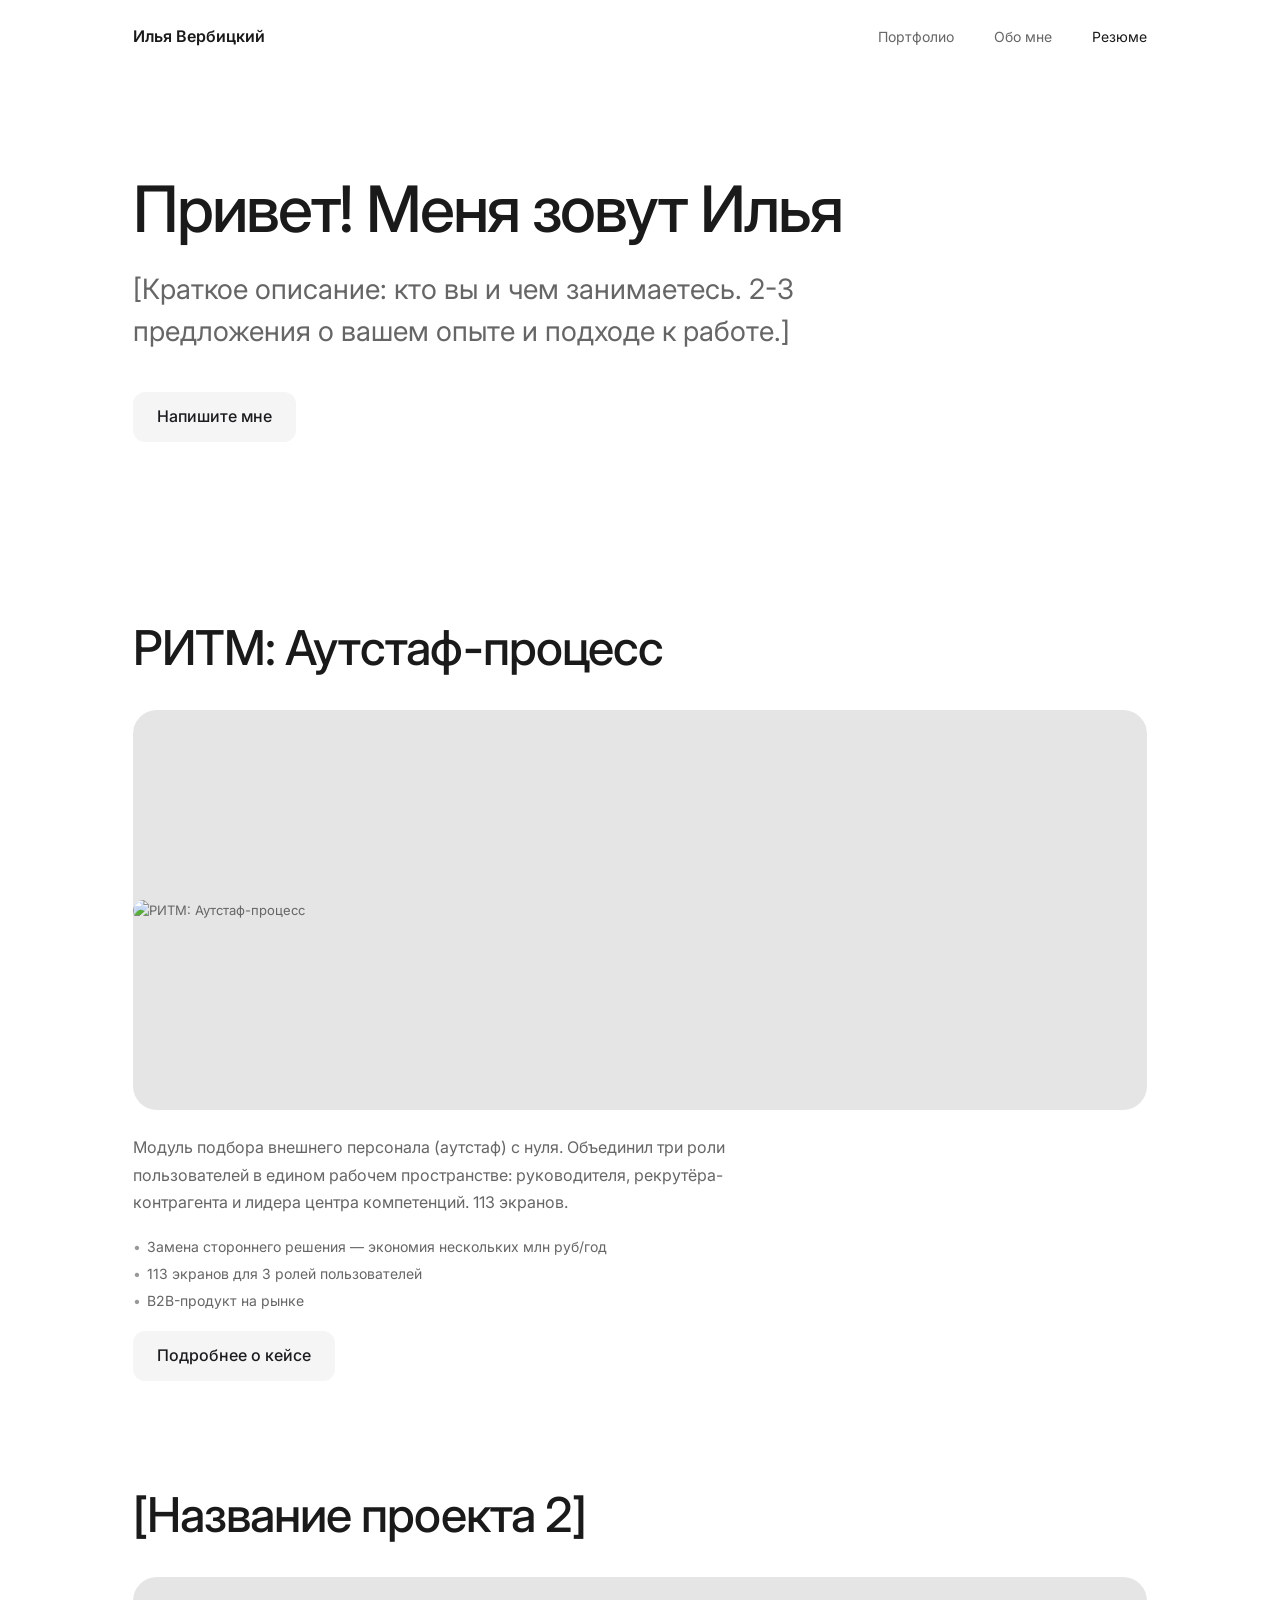
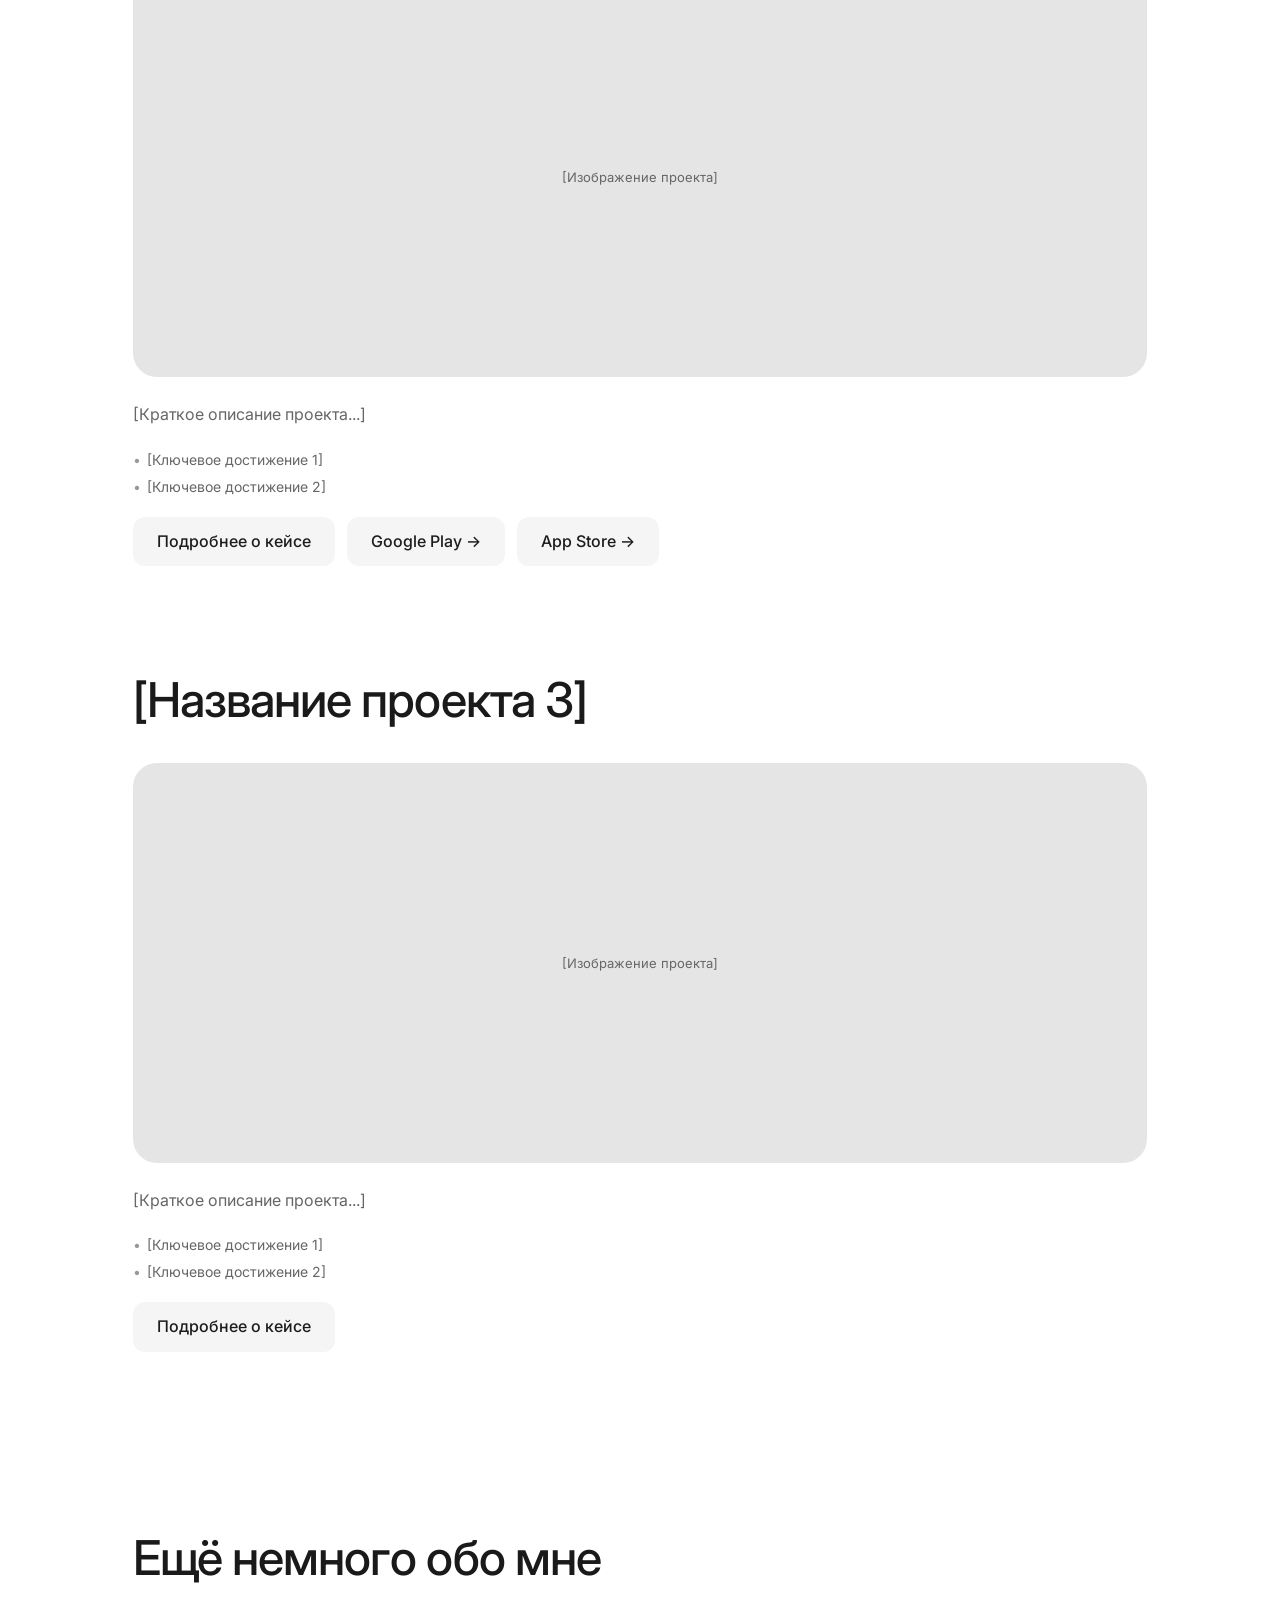
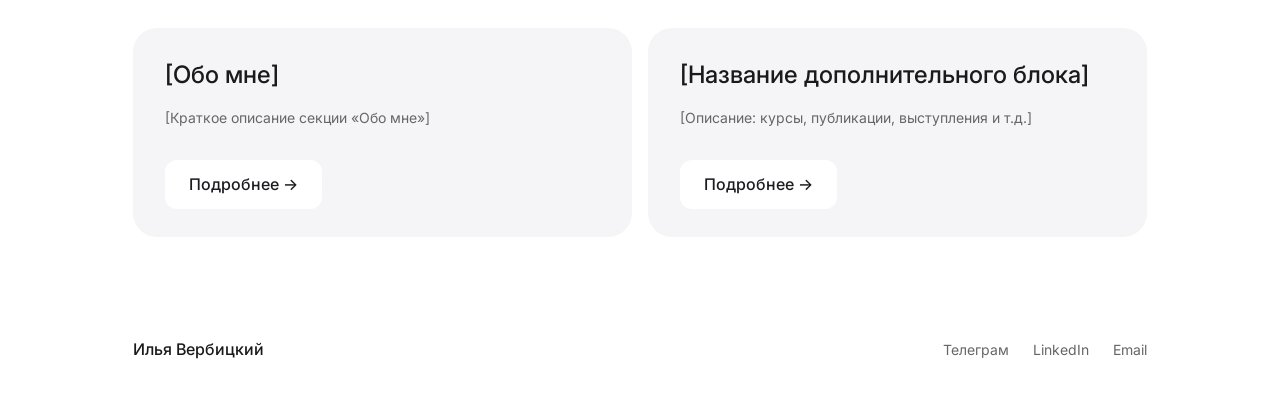
==== index.html @ 0b663bfd "Set Обложка1 as project-1 thumbnail on main page" ====
<!DOCTYPE html>
<html lang="ru">
<head>
    <meta charset="UTF-8">
    <meta name="viewport" content="width=device-width, initial-scale=1.0">
    <title>Илья Вербицкий</title>
    <link rel="stylesheet" href="styles.css">
</head>
<body>
    <header class="header">
        <div class="container header__inner">
            <a href="/" class="logo">Илья Вербицкий</a>
            <nav class="nav">
                <a href="#projects" class="nav__link">Портфолио</a>
                <a href="#about" class="nav__link">Обо мне</a>
                <a href="#" class="nav__link nav__link--resume">Резюме</a>
            </nav>
        </div>
    </header>

    <main>
        <section class="hero">
            <div class="container">
                <h1 class="hero__title">Привет! Меня зовут Илья</h1>
                <p class="hero__subtitle">[Краткое описание: кто вы и чем занимаетесь. 2-3 предложения о вашем опыте и подходе к работе.]</p>
                <a href="https://t.me/gold_yaroboy" class="btn">Напишите мне</a>
            </div>
        </section>

        <section id="projects" class="projects">
            <div class="container">
                <article class="project">
                    <h3 class="project__title">РИТМ: Аутстаф-процесс</h3>
                    <div class="project__image"><img src="https://raw.githubusercontent.com/gold-yaroboy/gold-yaroboy.github.io/main/images/%D0%9E%D0%B1%D0%BB%D0%BE%D0%B6%D0%BA%D0%B01.png" alt="РИТМ: Аутстаф-процесс"></div>
                    <div class="project__content">
                        <p class="project__description">Модуль подбора внешнего персонала (аутстаф) с нуля. Объединил три роли пользователей в едином рабочем пространстве: руководителя, рекрутёра-контрагента и лидера центра компетенций. 113 экранов.</p>
                        <ul class="project__highlights">
                            <li>Замена стороннего решения — экономия нескольких млн руб/год</li>
                            <li>113 экранов для 3 ролей пользователей</li>
                            <li>B2B-продукт на рынке</li>
                        </ul>
                        <div class="project__links">
                            <a href="project-1.html" class="project__link">Подробнее о кейсе</a>
                        </div>
                    </div>
                </article>

                <article class="project">
                    <h3 class="project__title">[Название проекта 2]</h3>
                    <div class="project__image">[Изображение проекта]</div>
                    <div class="project__content">
                        <p class="project__description">[Краткое описание проекта...]</p>
                        <ul class="project__highlights">
                            <li>[Ключевое достижение 1]</li>
                            <li>[Ключевое достижение 2]</li>
                        </ul>
                        <div class="project__links">
                            <a href="project-2.html" class="project__link">Подробнее о кейсе</a>
                            <a href="#" class="project__link project__link--muted">Google Play →</a>
                            <a href="#" class="project__link project__link--muted">App Store →</a>
                        </div>
                    </div>
                </article>

                <article class="project">
                    <h3 class="project__title">[Название проекта 3]</h3>
                    <div class="project__image">[Изображение проекта]</div>
                    <div class="project__content">
                        <p class="project__description">[Краткое описание проекта...]</p>
                        <ul class="project__highlights">
                            <li>[Ключевое достижение 1]</li>
                            <li>[Ключевое достижение 2]</li>
                        </ul>
                        <div class="project__links">
                            <a href="project-3.html" class="project__link">Подробнее о кейсе</a>
                        </div>
                    </div>
                </article>
            </div>
        </section>

        <section id="about" class="about">
            <div class="container">
                <h2 class="section-title about__title">Ещё немного обо мне</h2>
                <div class="about__cards">
                    <a href="#" class="about__card">
                        <h3>[Обо мне]</h3>
                        <p>[Краткое описание секции «Обо мне»]</p>
                        <span class="about__card-link">Подробнее →</span>
                    </a>
                    <a href="#" class="about__card">
                        <h3>[Название дополнительного блока]</h3>
                        <p>[Описание: курсы, публикации, выступления и т.д.]</p>
                        <span class="about__card-link">Подробнее →</span>
                    </a>
                </div>
            </div>
        </section>
    </main>

    <footer class="footer">
        <div class="container footer__inner">
            <p class="footer__name">Илья Вербицкий</p>
            <div class="footer__links">
                <a href="https://t.me/gold_yaroboy">Телеграм</a>
                <a href="[Ссылка на LinkedIn]">LinkedIn</a>
                <a href="mailto:[email@example.com]">Email</a>
            </div>
        </div>
    </footer>
</body>
</html>
---- styles.css ----
@import url('https://fonts.googleapis.com/css2?family=Inter:wght@400;500;600&display=swap');

* {
    margin: 0;
    padding: 0;
    box-sizing: border-box;
}

:root {
    --color-text: #1a1a1a;
    --color-text-secondary: #666;
    --color-text-tertiary: #999;
    --color-bg: #fff;
    --color-border: #e5e5e5;
    --color-accent: #0066ff;
    --font-sans: 'Inter', -apple-system, BlinkMacSystemFont, 'Segoe UI', sans-serif;
    --container-width: 1078px;
}

html {
    scroll-behavior: smooth;
}

body {
    font-family: var(--font-sans);
    font-size: 16px;
    line-height: 1.6;
    color: var(--color-text);
    background: var(--color-bg);
    -webkit-font-smoothing: antialiased;
    -moz-osx-font-smoothing: grayscale;
}

a {
    color: inherit;
    text-decoration: none;
}

.container {
    max-width: var(--container-width);
    margin: 0 auto;
    padding: 0 32px;
}

.container--narrow {
    max-width: 640px;
}

/* Header */
.header {
    padding: 24px 0;
}

.header__inner {
    display: flex;
    justify-content: space-between;
    align-items: center;
}

.logo {
    font-weight: 600;
    font-size: 16px;
    color: var(--color-text);
}

.nav {
    display: flex;
    gap: 40px;
}

.nav__link {
    font-size: 14px;
    color: var(--color-text-secondary);
    transition: color 0.2s;
}

.nav__link:hover {
    color: var(--color-text);
}

.nav__link--resume {
    color: var(--color-text);
}

/* Hero */
.hero {
    padding: 100px 0 60px;
}

.hero__title {
    font-size: 64px;
    font-weight: 500;
    line-height: 1.1;
    margin-bottom: 24px;
    letter-spacing: -0.03em;
}

.hero__subtitle {
    font-size: 28px;
    color: var(--color-text-secondary);
    max-width: 800px;
    margin-bottom: 40px;
    line-height: 1.5;
    font-weight: 400;
}

.btn {
    display: inline-block;
    padding: 12px 24px;
    background: #F5F5F5;
    color: #1C1B1F;
    font-size: 16px;
    font-weight: 500;
    border-radius: 12px;
    transition: opacity 0.2s;
}

.btn:hover {
    opacity: 0.7;
}

/* Projects */
.projects {
    padding: 60px 0;
}

.project {
    padding: 48px 0;
}

.project__title {
    font-size: 48px;
    font-weight: 500;
    margin-bottom: 24px;
    letter-spacing: -0.02em;
}

.project__image {
    background: var(--color-border);
    border-radius: 24px;
    min-height: 400px;
    display: flex;
    align-items: center;
    justify-content: center;
    color: var(--color-text-secondary);
    font-size: 13px;
    margin-bottom: 24px;
    overflow: hidden;
}

.project__image img {
    width: 100%;
    height: auto;
    display: block;
    border-radius: 24px;
}

.project__content {
    max-width: 640px;
}

.project__description {
    color: var(--color-text-secondary);
    margin-bottom: 20px;
    line-height: 1.7;
}

.project__highlights {
    list-style: none;
    margin-bottom: 20px;
}

.project__highlights li {
    position: relative;
    padding-left: 14px;
    margin-bottom: 6px;
    font-size: 14px;
    color: var(--color-text-secondary);
    line-height: 1.5;
}

.project__highlights li::before {
    content: '•';
    position: absolute;
    left: 0;
    color: var(--color-text-tertiary);
}

.project__links {
    display: flex;
    flex-wrap: wrap;
    gap: 12px;
    font-size: 16px;
}

.project__link {
    display: inline-block;
    padding: 12px 24px;
    background: #F5F5F5;
    color: #1C1B1F;
    font-size: 16px;
    font-weight: 500;
    border-radius: 12px;
    transition: opacity 0.2s;
}

.project__link:hover {
    opacity: 0.7;
}

.project__link--muted {
    color: #1C1B1F;
}

/* About */
.about {
    padding: 60px 0;
}

.about__title {
    font-size: 48px;
    font-weight: 500;
    margin-bottom: 32px;
    letter-spacing: -0.02em;
    color: var(--color-text);
}

.about__cards {
    display: grid;
    grid-template-columns: 1fr 1fr;
    gap: 16px;
}

.about__card {
    padding: 28px 32px;
    background: #F5F5F7;
    border-radius: 24px;
    transition: opacity 0.2s;
}

.about__card:hover {
    opacity: 0.85;
}

.about__card h3 {
    font-size: 24px;
    font-weight: 500;
    margin-bottom: 12px;
}

.about__card p {
    font-size: 14px;
    color: var(--color-text-secondary);
    margin-bottom: 32px;
    line-height: 1.5;
}

.about__card-link {
    display: inline-block;
    padding: 12px 24px;
    background: #FFFFFF;
    color: #1C1B1F;
    font-size: 16px;
    font-weight: 500;
    border-radius: 12px;
}

.about__card-link:hover {
    opacity: 0.7;
}

/* Footer */
.footer {
    padding: 40px 0;
}

.footer__inner {
    display: flex;
    justify-content: space-between;
    align-items: center;
}

.footer__name {
    font-weight: 500;
    font-size: 16px;
}

.footer__links {
    display: flex;
    gap: 24px;
}

.footer__links a {
    font-size: 14px;
    color: var(--color-text-secondary);
    transition: color 0.2s;
}

.footer__links a:hover {
    color: var(--color-text);
}

/* Project Detail */
.project-hero {
    padding: 48px 0 60px;
}

.project-hero__nav {
    display: flex;
    justify-content: space-between;
    align-items: center;
    margin-bottom: 32px;
}

.project-hero__back,
.project-hero__next {
    display: inline-block;
    padding: 12px 24px;
    background: #F5F5F5;
    color: #1C1B1F;
    font-size: 16px;
    font-weight: 500;
    border-radius: 12px;
    transition: opacity 0.2s;
}

.project-hero__back:hover,
.project-hero__next:hover {
    opacity: 0.7;
}

.project-hero__title {
    font-size: 56px;
    font-weight: 500;
    line-height: 1.1;
    margin-bottom: 20px;
    letter-spacing: -0.02em;
}

.project-hero__subtitle {
    font-size: 22px;
    color: var(--color-text-secondary);
    max-width: 640px;
    margin-bottom: 40px;
    line-height: 1.5;
}

.project-hero__meta {
    display: flex;
    gap: 48px;
    flex-wrap: wrap;
}

.project-hero__meta-item {
    display: flex;
    flex-direction: column;
    gap: 4px;
}

.project-hero__meta-label {
    font-size: 12px;
    text-transform: uppercase;
    letter-spacing: 0.05em;
    color: var(--color-text-tertiary);
}

.project-hero__meta-value {
    font-size: 14px;
    color: var(--color-text);
}

.project-cover {
    padding: 0 0 60px;
}

.project-cover__image {
    background: var(--color-border);
    border-radius: 24px;
    min-height: 480px;
    display: flex;
    align-items: center;
    justify-content: center;
    color: var(--color-text-secondary);
    font-size: 13px;
    width: 100%;
}

.project-cover__image img {
    width: 100%;
    height: auto;
    display: block;
    border-radius: 24px;
}

.project-content {
    padding: 40px 0 60px;
    border-top: 1px solid var(--color-border);
}

.project-content h2 {
    font-size: 14px;
    font-weight: 500;
    text-transform: uppercase;
    letter-spacing: 0.05em;
    color: var(--color-text-tertiary);
    margin-bottom: 12px;
    margin-top: 40px;
}

.project-content h2:first-child {
    margin-top: 0;
}

.project-content p {
    font-size: 16px;
    line-height: 1.7;
    color: var(--color-text-secondary);
    margin-bottom: 16px;
}

.project-content ul {
    list-style: none;
}

.project-content ul li {
    position: relative;
    padding-left: 16px;
    margin-bottom: 8px;
    font-size: 16px;
    color: var(--color-text-secondary);
}

.project-content ul li::before {
    content: '•';
    position: absolute;
    left: 0;
}

.project-screens {
    padding: 60px 0;
    border-top: 1px solid var(--color-border);
}

.project-screens h2 {
    font-size: 14px;
    font-weight: 500;
    text-transform: uppercase;
    letter-spacing: 0.05em;
    color: var(--color-text-tertiary);
    margin-bottom: 32px;
}

.project-screens__grid {
    display: flex;
    flex-direction: column;
    gap: 80px;
}

.project-screens__item {
    width: 100%;
}

.project-screens__item img {
    width: 100%;
    height: auto;
    display: block;
    border-radius: 24px;
}

.project-screens__item-label {
    font-size: 13px;
    color: var(--color-text-tertiary);
    margin-top: 12px;
    text-align: center;
}



.project-nav {
    padding: 60px 0;
    border-top: 1px solid var(--color-border);
}

/* Mobile */
@media (max-width: 768px) {
    .container {
        padding: 0 20px;
    }

    .nav {
        gap: 20px;
    }

    .nav__link {
        font-size: 13px;
    }

    .hero {
        padding: 60px 0 40px;
    }

    .hero__title {
        font-size: 36px;
    }

    .hero__subtitle {
        font-size: 20px;
    }

    .btn {
        font-size: 16px;
    }

    .project {
        padding: 32px 0;
    }

    .project__image {
        min-height: 240px;
    }

    .project__title {
        font-size: 32px;
    }

    .about__title {
        font-size: 32px;
    }

    .about__cards {
        grid-template-columns: 1fr;
    }

    .about__card {
        padding: 24px;
    }

    .footer__inner {
        flex-direction: column;
        gap: 24px;
        text-align: center;
    }

    .footer__links {
        gap: 20px;
    }

    .project-hero {
        padding: 32px 0 40px;
    }

    .project-hero__nav {
        flex-direction: column;
        align-items: flex-start;
        gap: 8px;
    }

    .project-hero__title {
        font-size: 36px;
    }

    .project-hero__subtitle {
        font-size: 18px;
    }

    .project-hero__meta {
        gap: 24px;
    }

    .project-cover__image {
        min-height: 240px;
    }

    .project-screens__grid {
        flex-direction: column;
    }
}
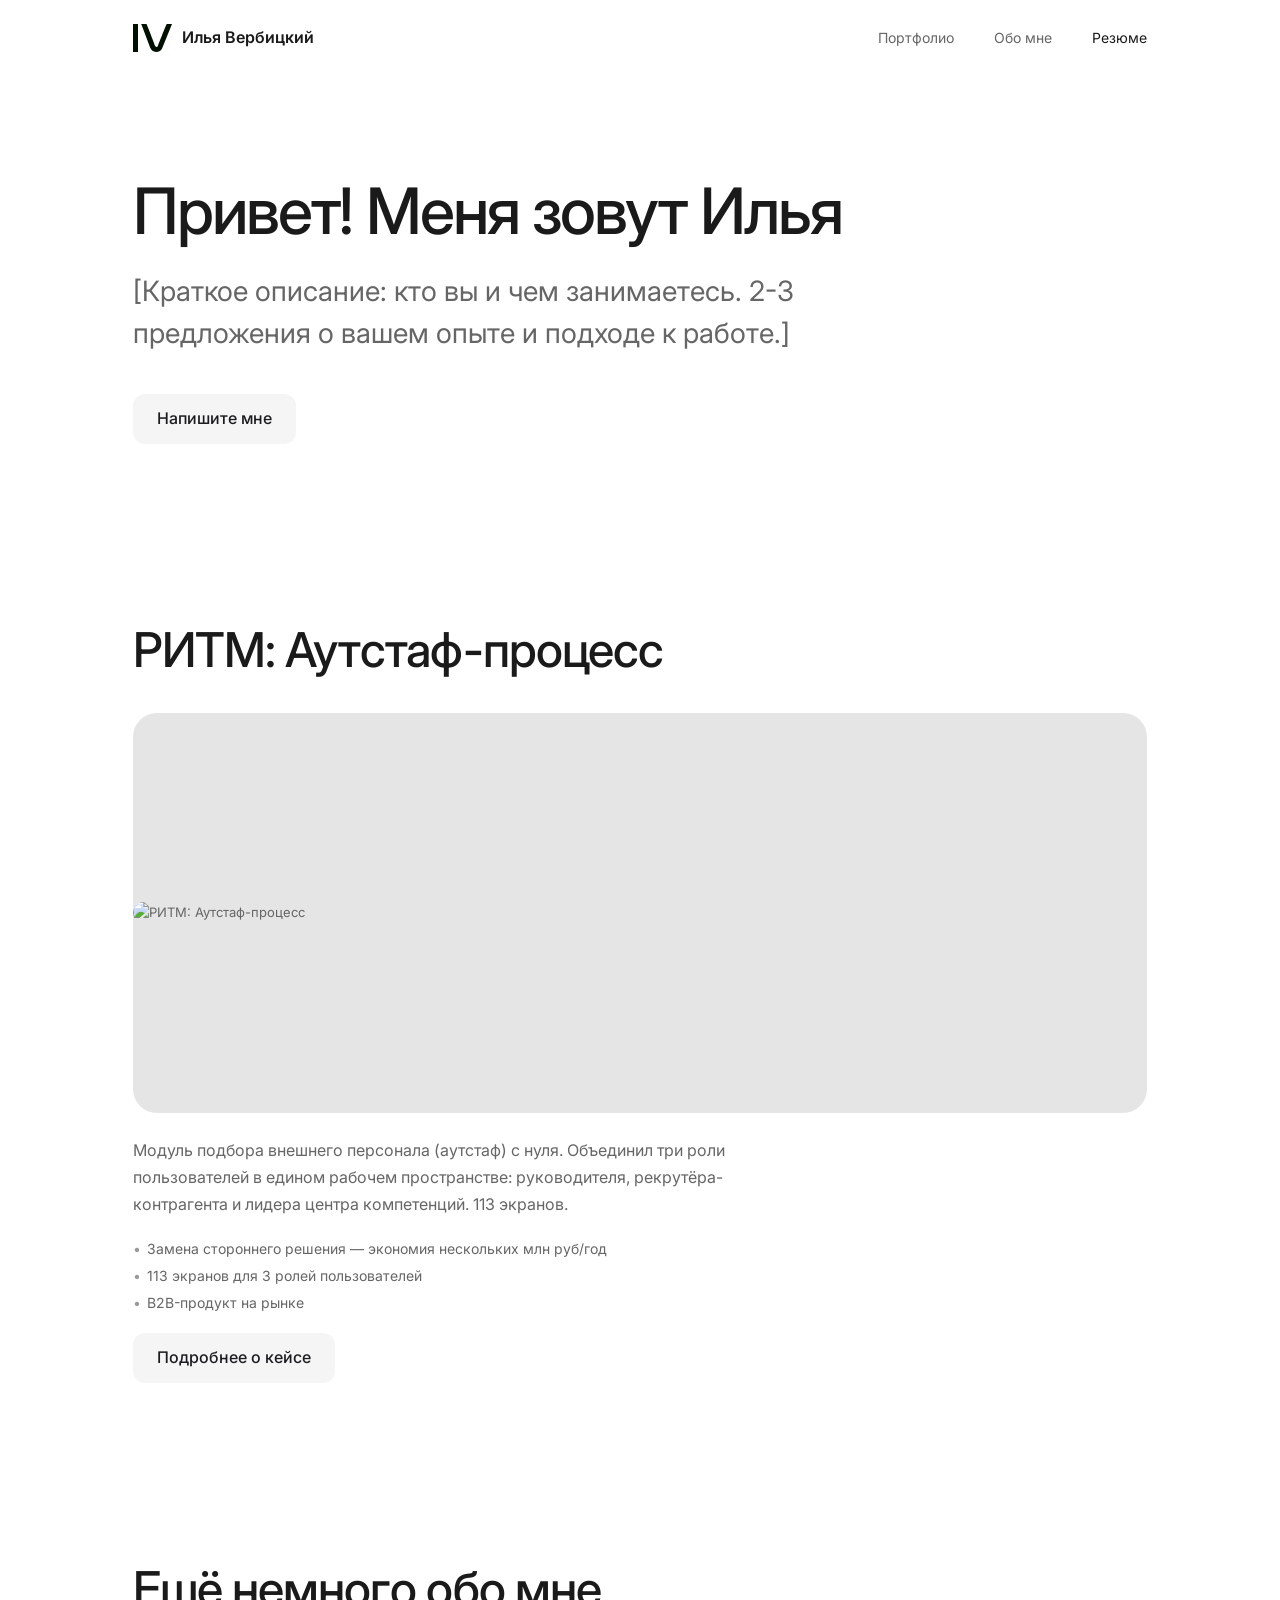
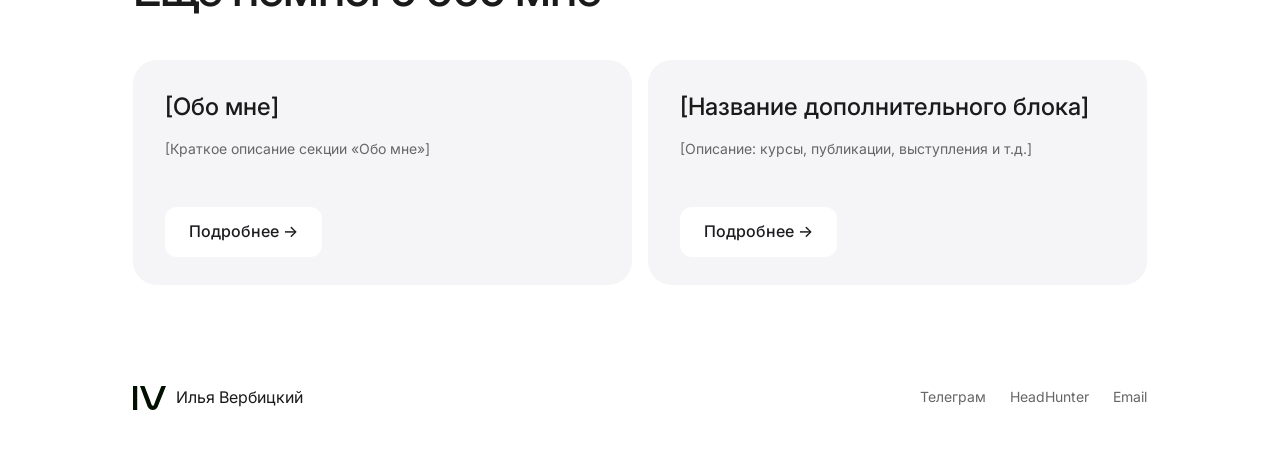
==== commit 5be87b12: "Add logo, favicon, HeadHunter link, email mailto" ====
--- a/index.html
+++ b/index.html
@@ -4,12 +4,16 @@
     <meta charset="UTF-8">
     <meta name="viewport" content="width=device-width, initial-scale=1.0">
     <title>Илья Вербицкий</title>
+    <link rel="icon" type="image/x-icon" href="images/fav-icon.ico">
     <link rel="stylesheet" href="styles.css">
 </head>
 <body>
     <header class="header">
         <div class="container header__inner">
-            <a href="/" class="logo">Илья Вербицкий</a>
+            <a href="/" class="logo">
+                <img src="images/logo.svg" alt="Logo" class="logo__img">
+                <span>Илья Вербицкий</span>
+            </a>
             <nav class="nav">
                 <a href="#projects" class="nav__link">Портфолио</a>
                 <a href="#about" class="nav__link">Обо мне</a>
@@ -44,38 +48,6 @@
                         </div>
                     </div>
                 </article>
-
-                <article class="project">
-                    <h3 class="project__title">[Название проекта 2]</h3>
-                    <div class="project__image">[Изображение проекта]</div>
-                    <div class="project__content">
-                        <p class="project__description">[Краткое описание проекта...]</p>
-                        <ul class="project__highlights">
-                            <li>[Ключевое достижение 1]</li>
-                            <li>[Ключевое достижение 2]</li>
-                        </ul>
-                        <div class="project__links">
-                            <a href="project-2.html" class="project__link">Подробнее о кейсе</a>
-                            <a href="#" class="project__link project__link--muted">Google Play →</a>
-                            <a href="#" class="project__link project__link--muted">App Store →</a>
-                        </div>
-                    </div>
-                </article>
-
-                <article class="project">
-                    <h3 class="project__title">[Название проекта 3]</h3>
-                    <div class="project__image">[Изображение проекта]</div>
-                    <div class="project__content">
-                        <p class="project__description">[Краткое описание проекта...]</p>
-                        <ul class="project__highlights">
-                            <li>[Ключевое достижение 1]</li>
-                            <li>[Ключевое достижение 2]</li>
-                        </ul>
-                        <div class="project__links">
-                            <a href="project-3.html" class="project__link">Подробнее о кейсе</a>
-                        </div>
-                    </div>
-                </article>
             </div>
         </section>
 
@@ -100,11 +72,14 @@
 
     <footer class="footer">
         <div class="container footer__inner">
-            <p class="footer__name">Илья Вербицкий</p>
+            <a href="/" class="footer__logo">
+                <img src="images/logo.svg" alt="Logo" class="footer__logo-img">
+                <span>Илья Вербицкий</span>
+            </a>
             <div class="footer__links">
                 <a href="https://t.me/gold_yaroboy">Телеграм</a>
-                <a href="[Ссылка на LinkedIn]">LinkedIn</a>
-                <a href="mailto:[email@example.com]">Email</a>
+                <a href="https://hh.ru/resume/5856a843ff042b6bfa0039ed1f545057764f38?hhtmFrom=resume_list" target="_blank">HeadHunter</a>
+                <a href="mailto:e.ti.che@mail.ru">Email</a>
             </div>
         </div>
     </footer>
--- a/styles.css
+++ b/styles.css
@@ -61,6 +61,25 @@
     font-weight: 600;
     font-size: 16px;
     color: var(--color-text);
+    display: flex;
+    align-items: center;
+    gap: 10px;
+}
+
+.logo__img {
+    height: 28px;
+    width: auto;
+}
+
+.footer__logo {
+    display: flex;
+    align-items: center;
+    gap: 10px;
+}
+
+.footer__logo-img {
+    height: 24px;
+    width: auto;
 }
 
 .nav {
@@ -251,7 +270,7 @@
 .about__card p {
     font-size: 14px;
     color: var(--color-text-secondary);
-    margin-bottom: 32px;
+    margin-bottom: 48px;
     line-height: 1.5;
 }
 
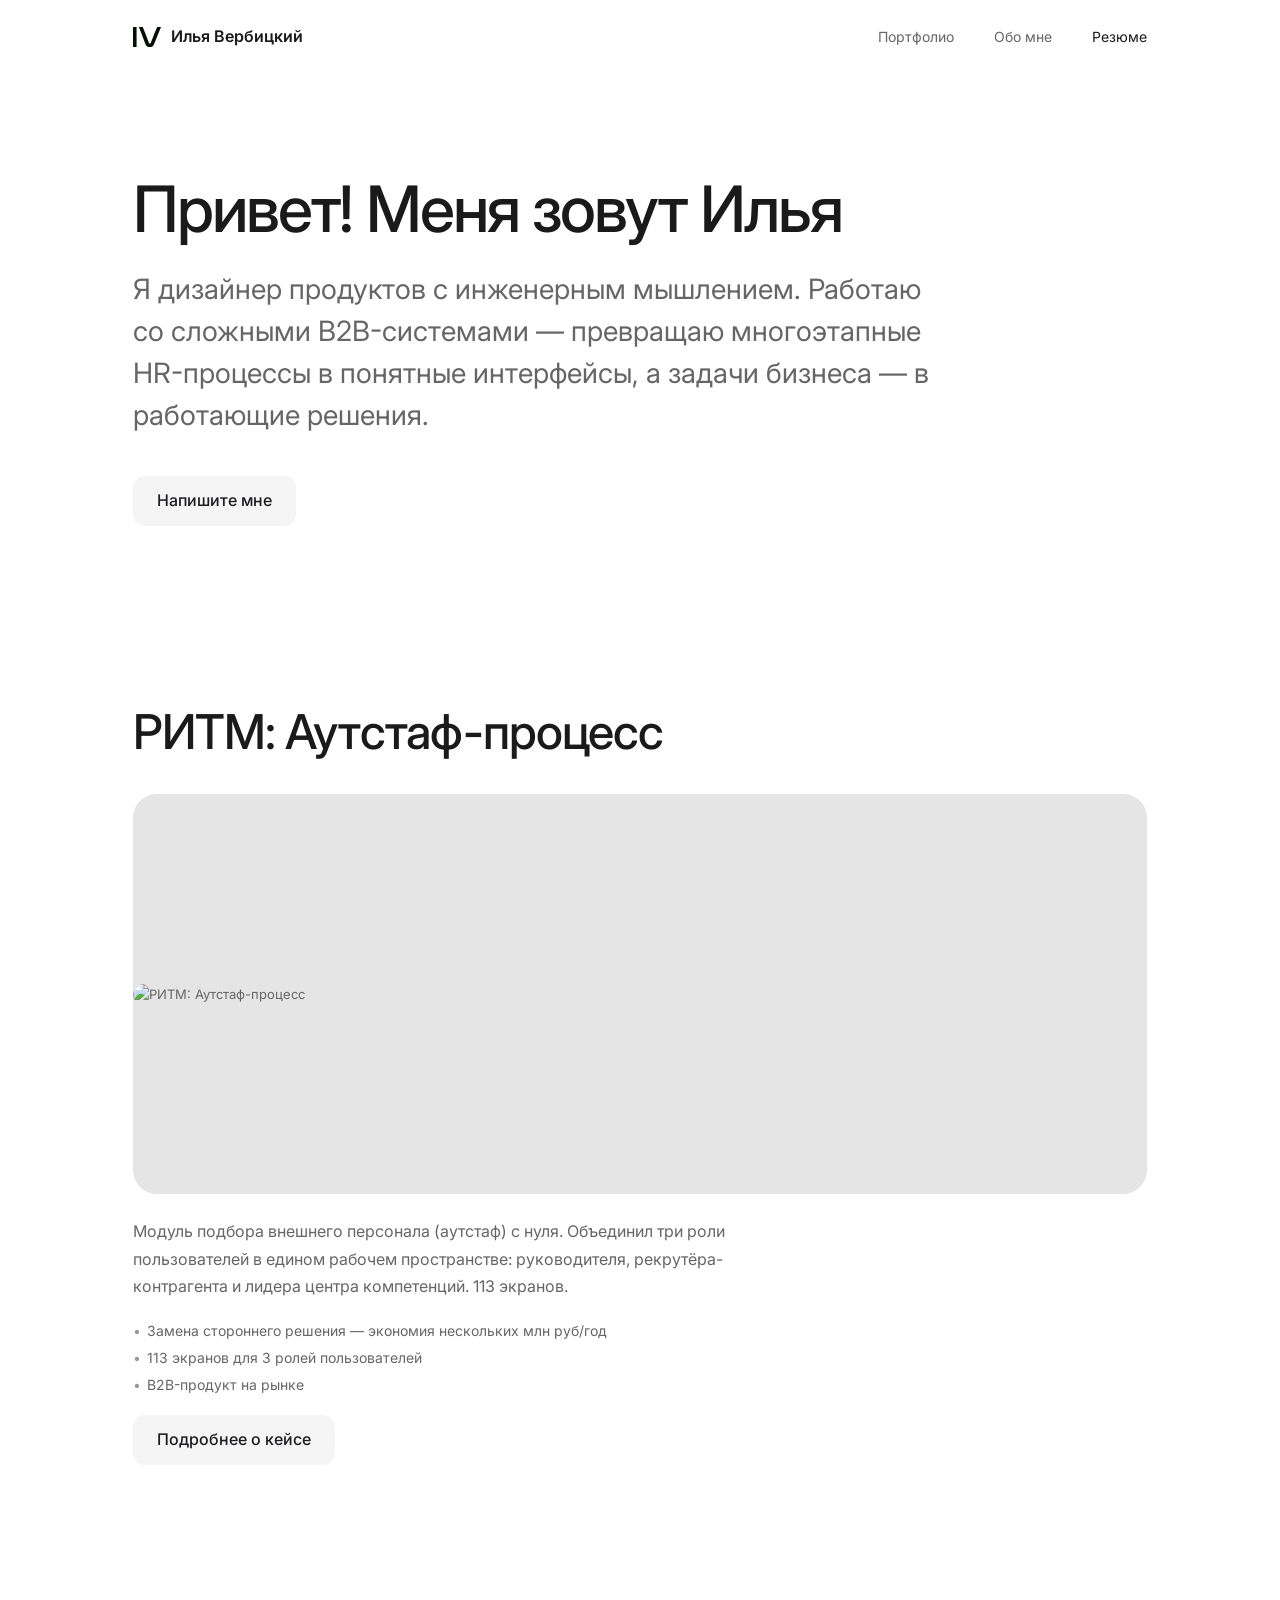
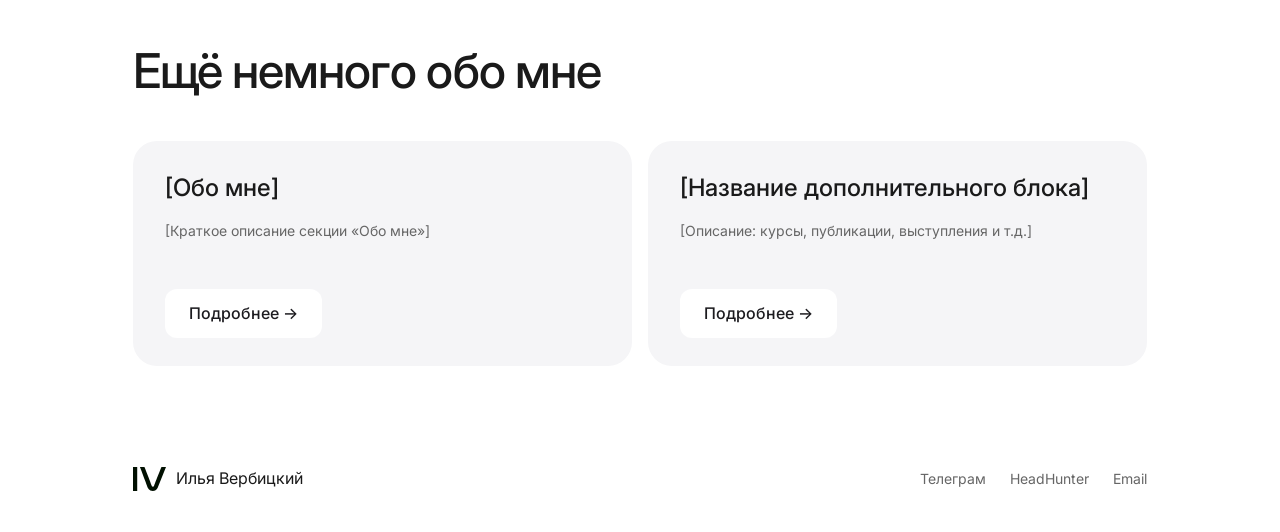
==== commit ddc91bfc: "Add hero subtitle text" ====
--- a/index.html
+++ b/index.html
@@ -17,7 +17,7 @@
             <nav class="nav">
                 <a href="#projects" class="nav__link">Портфолио</a>
                 <a href="#about" class="nav__link">Обо мне</a>
-                <a href="#" class="nav__link nav__link--resume">Резюме</a>
+                <a href="images/resume.pdf" target="_blank" class="nav__link nav__link--resume">Резюме</a>
             </nav>
         </div>
     </header>
@@ -26,7 +26,7 @@
         <section class="hero">
             <div class="container">
                 <h1 class="hero__title">Привет! Меня зовут Илья</h1>
-                <p class="hero__subtitle">[Краткое описание: кто вы и чем занимаетесь. 2-3 предложения о вашем опыте и подходе к работе.]</p>
+                <p class="hero__subtitle">Я дизайнер продуктов с инженерным мышлением. Работаю со сложными B2B-системами — превращаю многоэтапные HR-процессы в понятные интерфейсы, а задачи бизнеса — в работающие решения.</p>
                 <a href="https://t.me/gold_yaroboy" class="btn">Напишите мне</a>
             </div>
         </section>
@@ -55,7 +55,7 @@
             <div class="container">
                 <h2 class="section-title about__title">Ещё немного обо мне</h2>
                 <div class="about__cards">
-                    <a href="#" class="about__card">
+                    <a href="about.html" class="about__card">
                         <h3>[Обо мне]</h3>
                         <p>[Краткое описание секции «Обо мне»]</p>
                         <span class="about__card-link">Подробнее →</span>
--- a/styles.css
+++ b/styles.css
@@ -67,7 +67,12 @@
 }
 
 .logo__img {
-    height: 28px;
+    height: 20px;
+    width: auto;
+}
+
+.footer__logo-img {
+    height: 16px;
     width: auto;
 }
 
@@ -500,6 +505,31 @@
     border-top: 1px solid var(--color-border);
 }
 
+.about-page {
+    padding: 0 0 60px;
+}
+
+.about-page h2 {
+    font-size: 14px;
+    font-weight: 500;
+    text-transform: uppercase;
+    letter-spacing: 0.05em;
+    color: var(--color-text-tertiary);
+    margin-bottom: 12px;
+    margin-top: 40px;
+}
+
+.about-page h2:first-child {
+    margin-top: 0;
+}
+
+.about-page p {
+    font-size: 16px;
+    line-height: 1.7;
+    color: var(--color-text-secondary);
+    margin-bottom: 16px;
+}
+
 /* Mobile */
 @media (max-width: 768px) {
     .container {
@@ -535,11 +565,18 @@
     }
 
     .project__image {
-        min-height: 240px;
+        min-height: auto;
+        background: transparent;
     }
 
     .project__title {
         font-size: 32px;
+    }
+
+    .project-hero__nav {
+        flex-direction: row;
+        flex-wrap: wrap;
+        align-items: center;
     }
 
     .about__title {
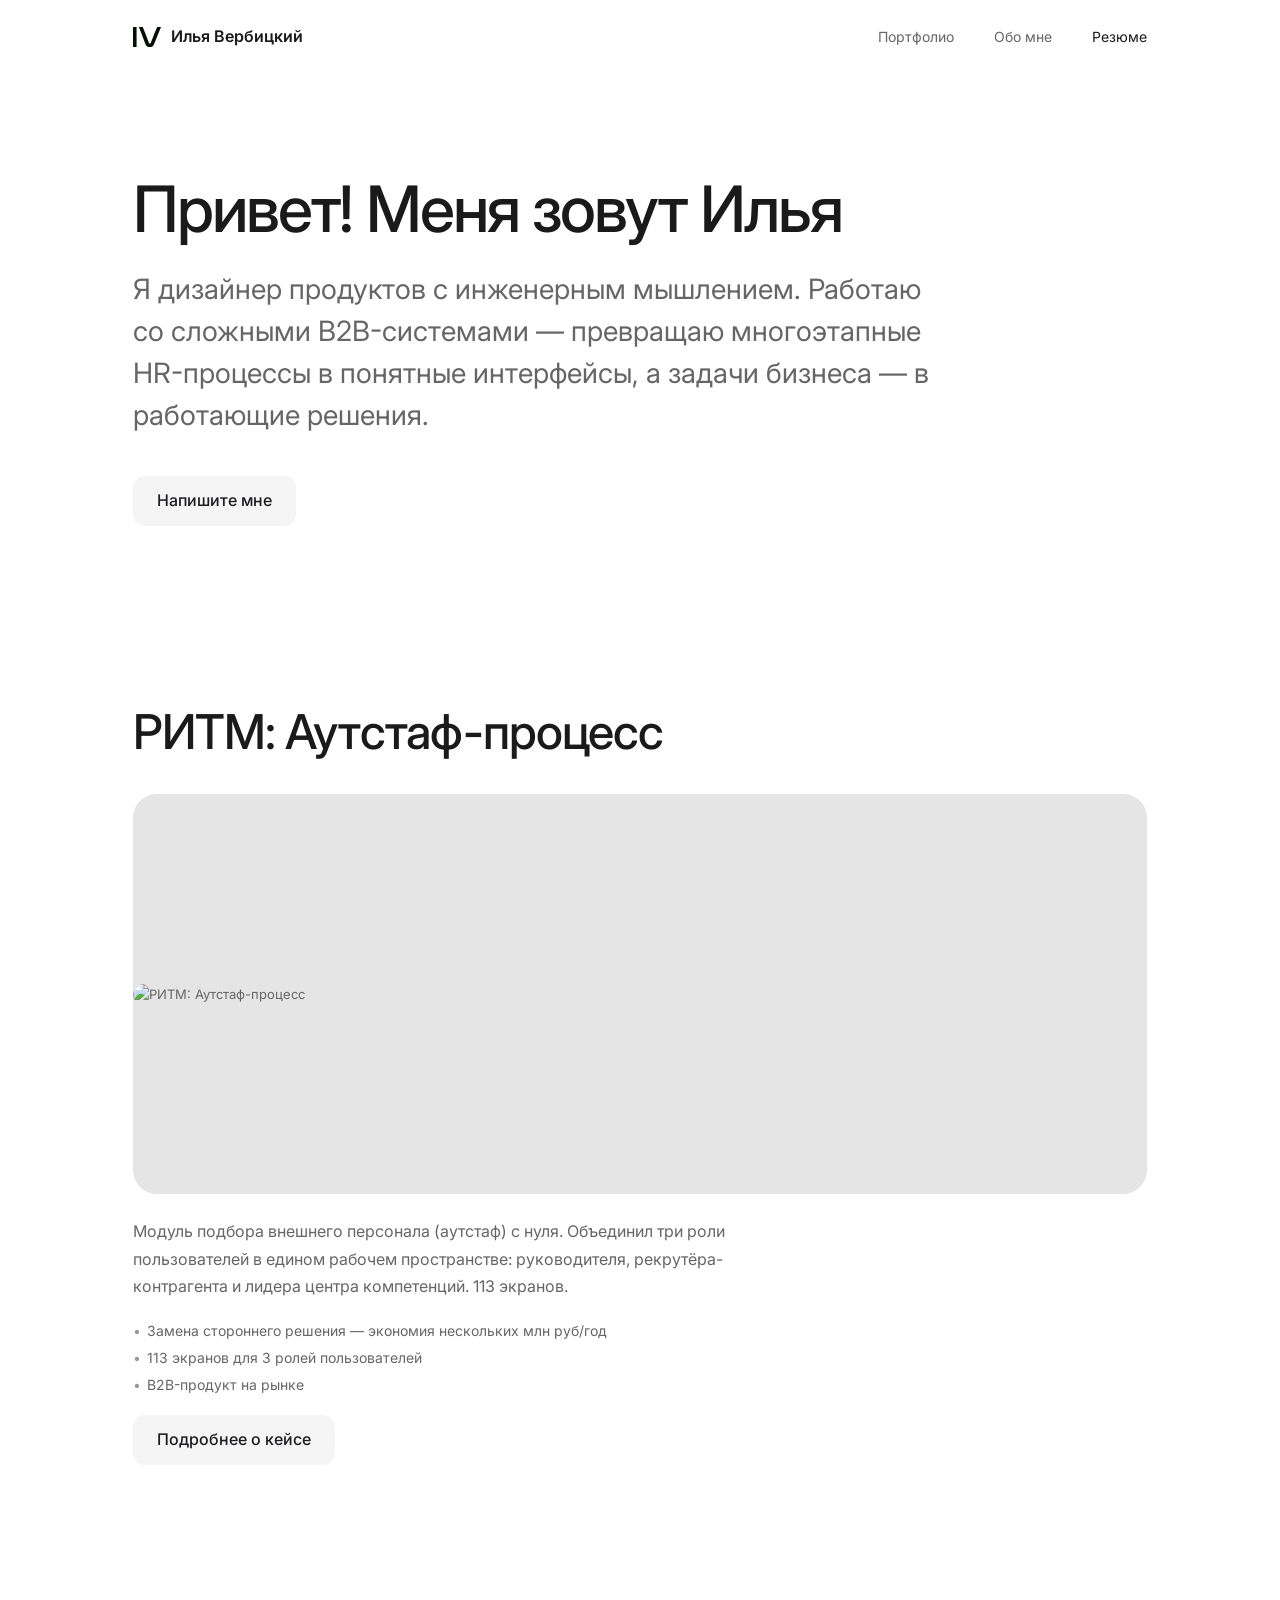
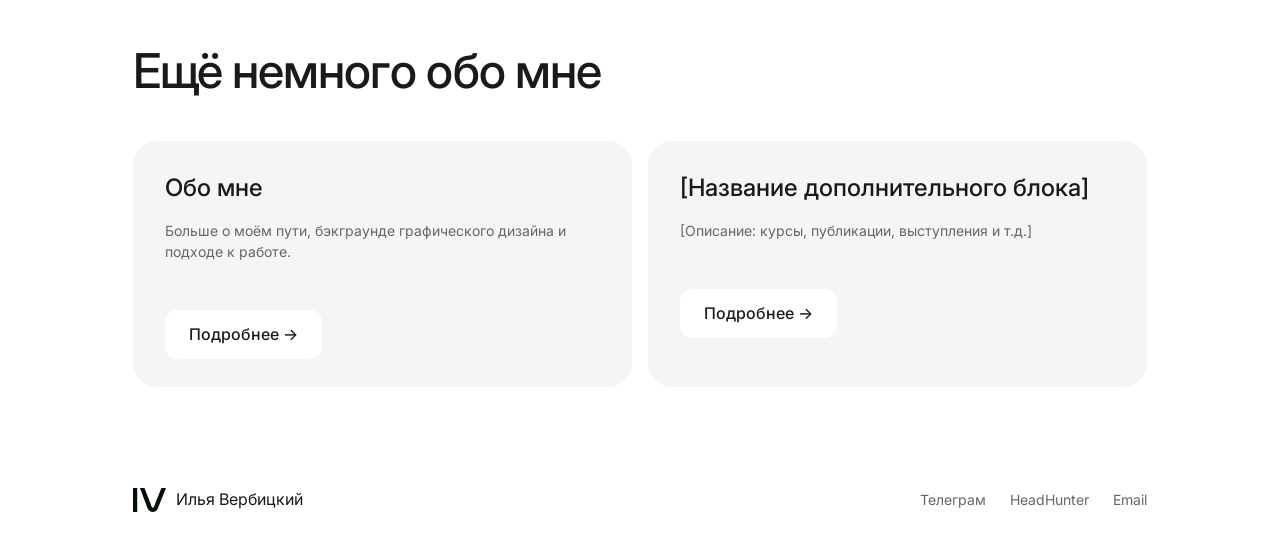
==== commit 75dd84f9: "Add about card description on main page" ====
--- a/index.html
+++ b/index.html
@@ -56,8 +56,8 @@
                 <h2 class="section-title about__title">Ещё немного обо мне</h2>
                 <div class="about__cards">
                     <a href="about.html" class="about__card">
-                        <h3>[Обо мне]</h3>
-                        <p>[Краткое описание секции «Обо мне»]</p>
+                        <h3>Обо мне</h3>
+                        <p>Больше о моём пути, бэкграунде графического дизайна и подходе к работе.</p>
                         <span class="about__card-link">Подробнее →</span>
                     </a>
                     <a href="#" class="about__card">
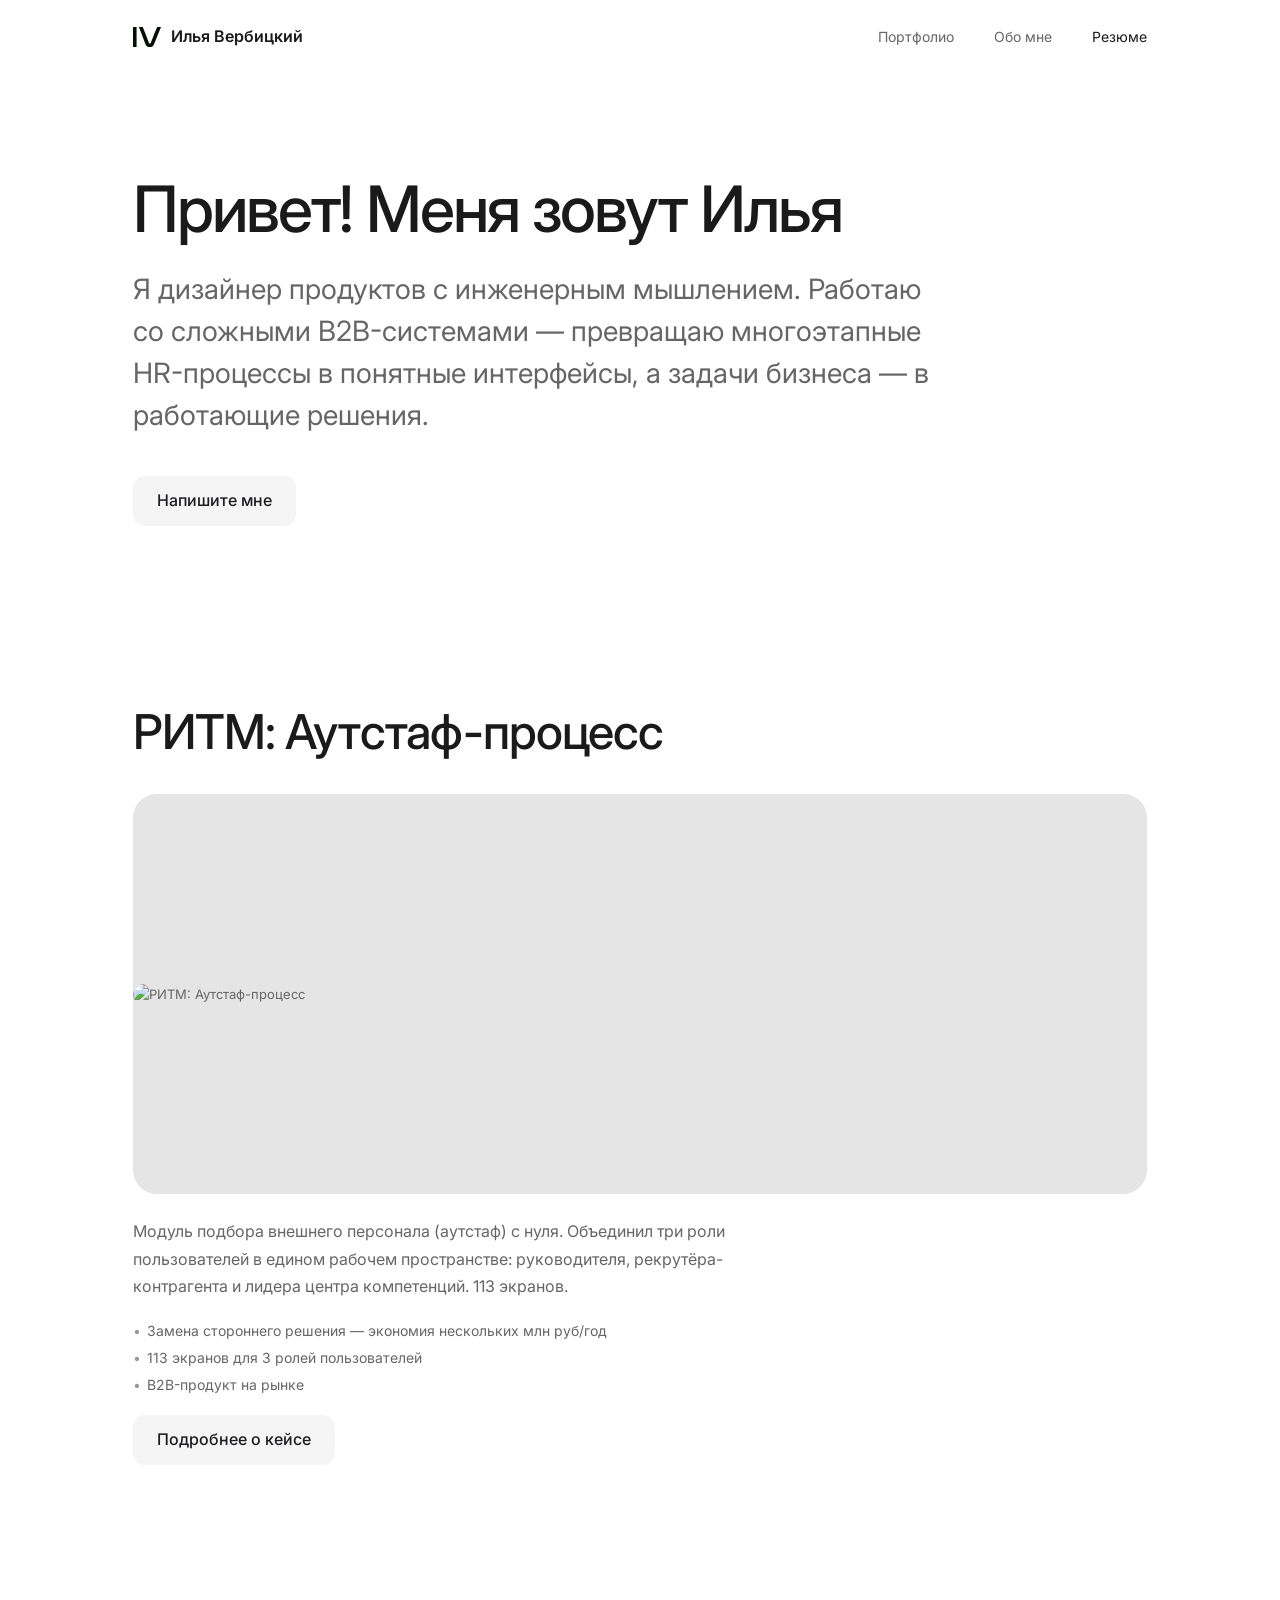
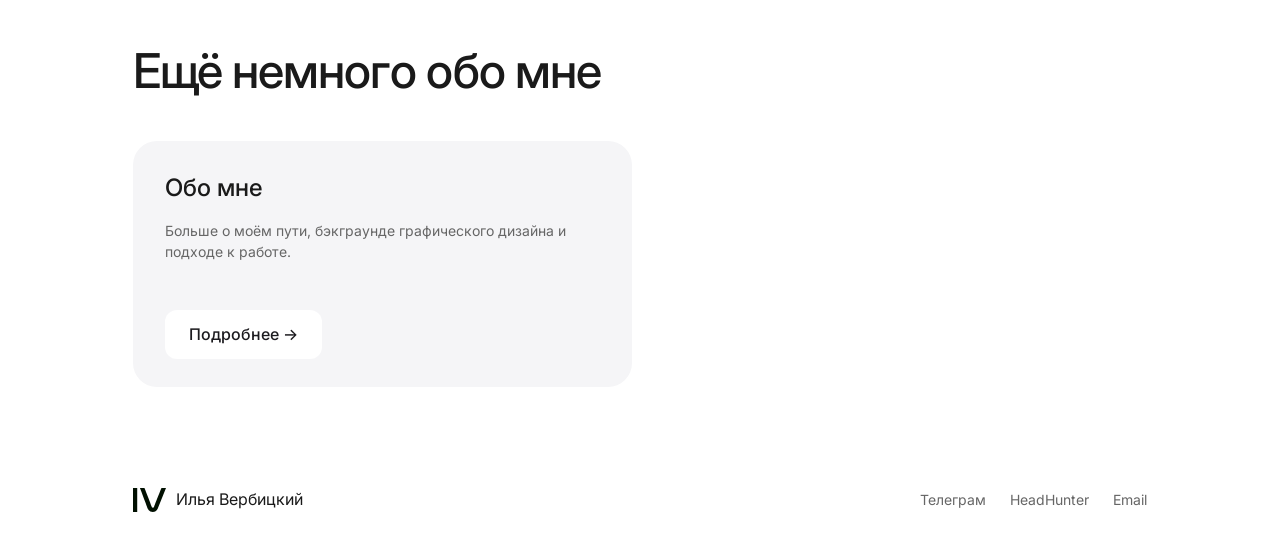
==== commit 2a023007: "Hide additional card on main page" ====
--- a/index.html
+++ b/index.html
@@ -60,11 +60,6 @@
                         <p>Больше о моём пути, бэкграунде графического дизайна и подходе к работе.</p>
                         <span class="about__card-link">Подробнее →</span>
                     </a>
-                    <a href="#" class="about__card">
-                        <h3>[Название дополнительного блока]</h3>
-                        <p>[Описание: курсы, публикации, выступления и т.д.]</p>
-                        <span class="about__card-link">Подробнее →</span>
-                    </a>
                 </div>
             </div>
         </section>
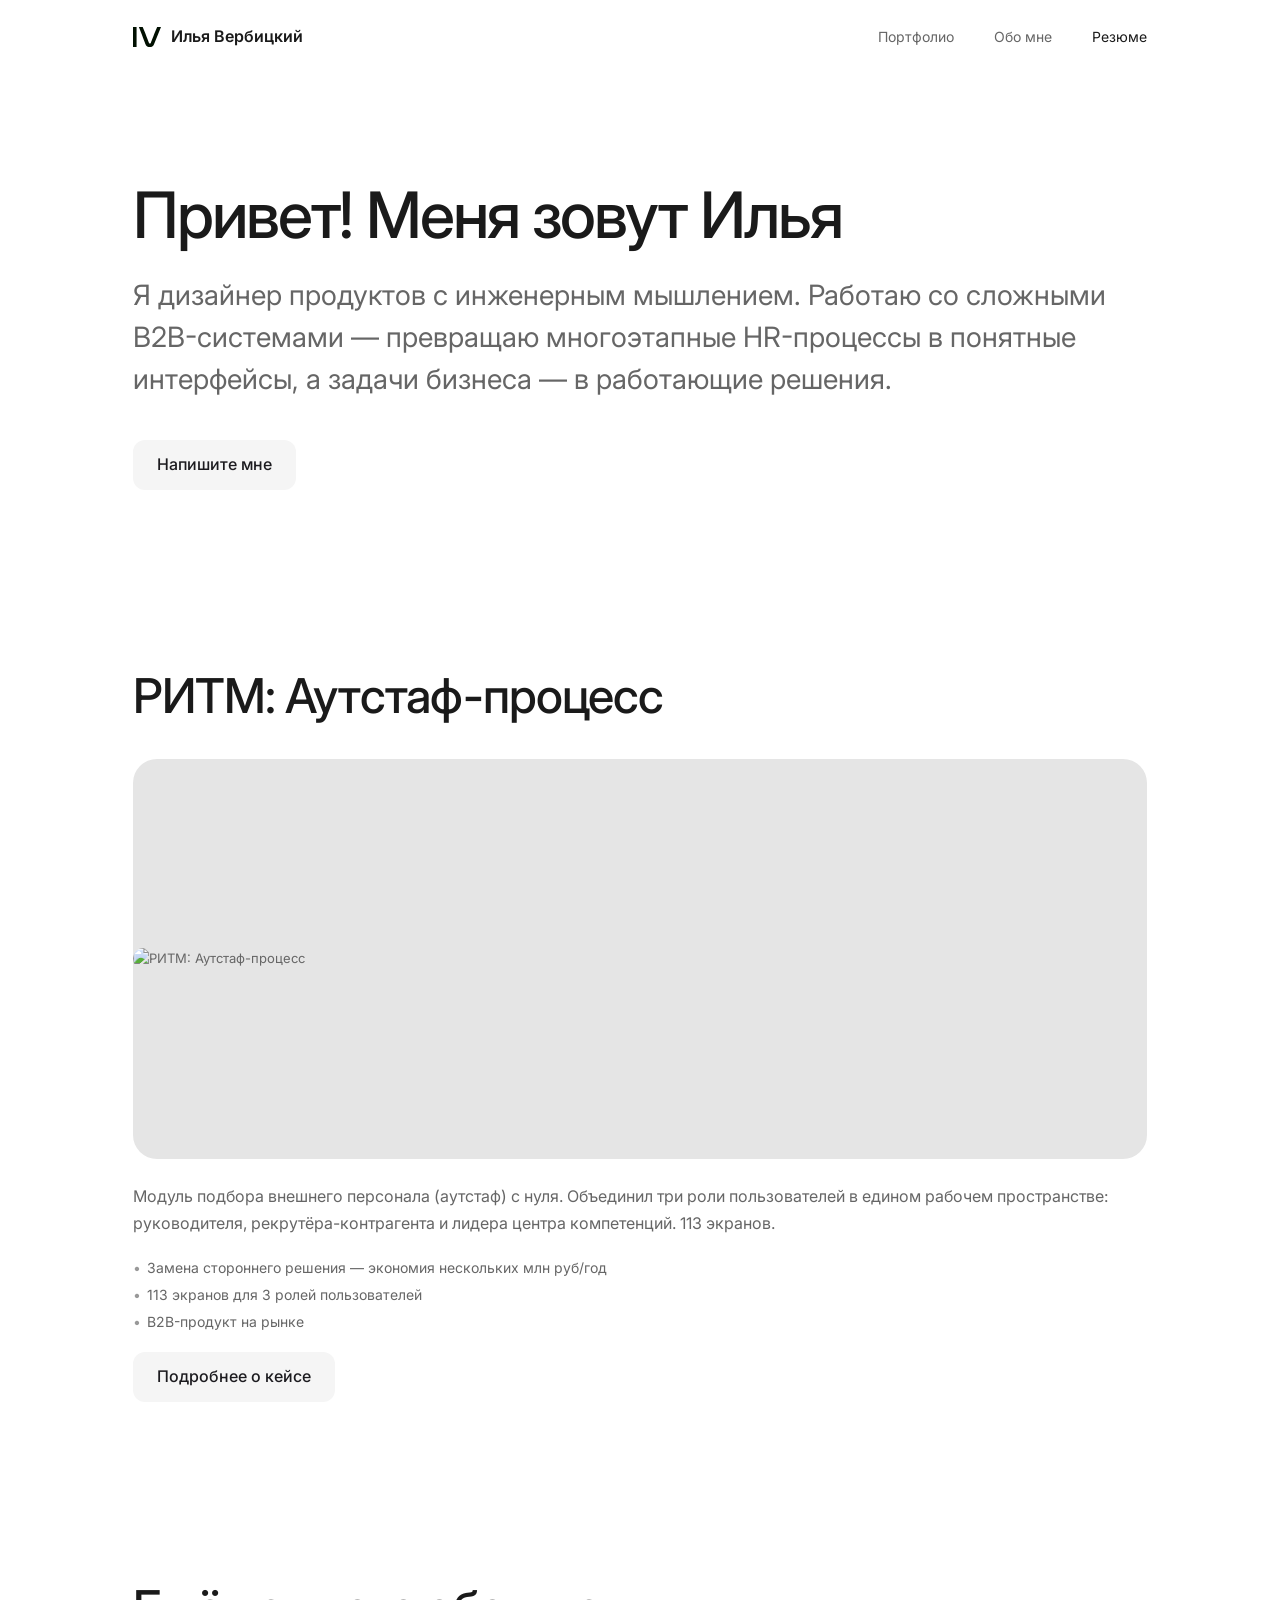
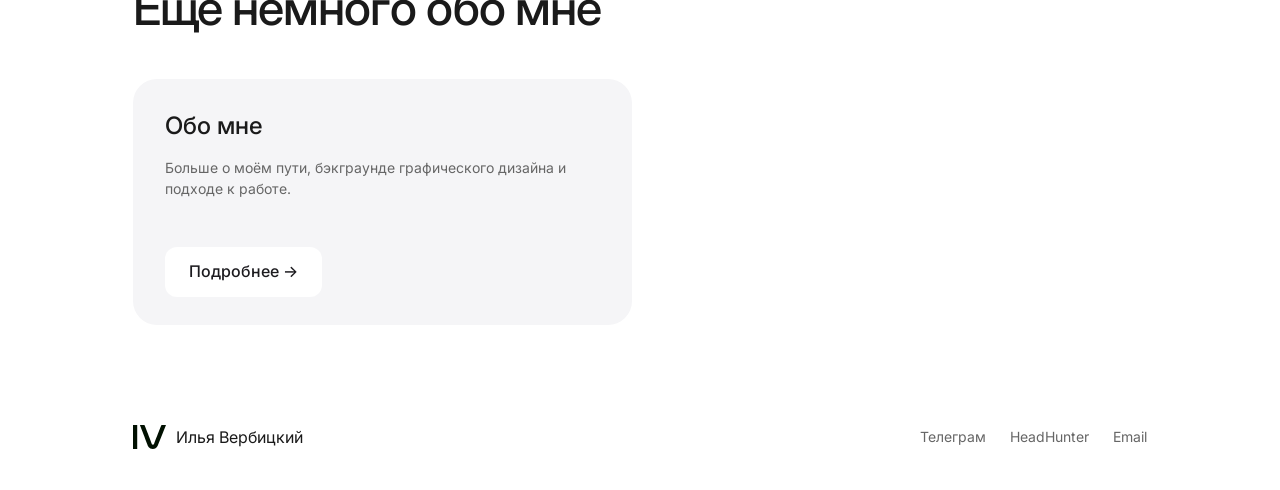
==== commit ccff2f5c: "Add Open Graph and Twitter Card meta tags for social previews" ====
--- a/index.html
+++ b/index.html
@@ -5,6 +5,15 @@
     <meta name="viewport" content="width=device-width, initial-scale=1.0">
     <title>Илья Вербицкий</title>
     <link rel="icon" type="image/x-icon" href="images/fav-icon.ico">
+    <meta property="og:title" content="Илья Вербицкий — Product Designer">
+    <meta property="og:description" content="Дизайнер продуктов с инженерным мышлением. Работаю со сложными B2B-системами.">
+    <meta property="og:image" content="https://gold-yaroboy.github.io/images/og-image.png">
+    <meta property="og:url" content="https://gold-yaroboy.github.io/">
+    <meta property="og:type" content="website">
+    <meta name="twitter:card" content="summary_large_image">
+    <meta name="twitter:title" content="Илья Вербицкий — Product Designer">
+    <meta name="twitter:description" content="Дизайнер продуктов с инженерным мышлением. Работаю со сложными B2B-системами.">
+    <meta name="twitter:image" content="https://gold-yaroboy.github.io/images/og-image.png">
     <link rel="stylesheet" href="styles.css">
 </head>
 <body>
@@ -16,7 +25,7 @@
             </a>
             <nav class="nav">
                 <a href="#projects" class="nav__link">Портфолио</a>
-                <a href="#about" class="nav__link">Обо мне</a>
+                <a href="/about.html" class="nav__link">Обо мне</a>
                 <a href="images/resume.pdf" target="_blank" class="nav__link nav__link--resume">Резюме</a>
             </nav>
         </div>
--- a/styles.css
+++ b/styles.css
@@ -29,6 +29,7 @@
     background: var(--color-bg);
     -webkit-font-smoothing: antialiased;
     -moz-osx-font-smoothing: grayscale;
+    padding-top: 80px;
 }
 
 a {
@@ -49,6 +50,13 @@
 /* Header */
 .header {
     padding: 24px 0;
+    position: fixed;
+    top: 0;
+    left: 0;
+    right: 0;
+    background: rgba(255,255,255,0.95);
+    backdrop-filter: blur(10px);
+    z-index: 1000;
 }
 
 .header__inner {
@@ -122,7 +130,7 @@
 .hero__subtitle {
     font-size: 28px;
     color: var(--color-text-secondary);
-    max-width: 800px;
+    max-width: 100%;
     margin-bottom: 40px;
     line-height: 1.5;
     font-weight: 400;
@@ -180,13 +188,14 @@
 }
 
 .project__content {
-    max-width: 640px;
+    max-width: 100%;
 }
 
 .project__description {
     color: var(--color-text-secondary);
     margin-bottom: 20px;
     line-height: 1.7;
+    max-width: 100%;
 }
 
 .project__highlights {
@@ -247,6 +256,19 @@
     margin-bottom: 32px;
     letter-spacing: -0.02em;
     color: var(--color-text);
+}
+
+.about-page h2 {
+    font-size: 48px;
+    font-weight: 500;
+    color: var(--color-text);
+    margin-bottom: 24px;
+    margin-top: 48px;
+    letter-spacing: -0.02em;
+}
+
+.about-page h2:first-child {
+    margin-top: 0;
 }
 
 .about__cards {
@@ -353,6 +375,28 @@
     opacity: 0.7;
 }
 
+.about-hero .project-hero__back {
+    margin-bottom: 40px;
+}
+
+.about-hero .project-hero__title {
+    margin-bottom: 0;
+    font-size: 64px;
+}
+
+.about-page h2 {
+    font-size: 48px;
+    font-weight: 500;
+    color: var(--color-text);
+    margin-bottom: 24px;
+    margin-top: 48px;
+    letter-spacing: -0.02em;
+}
+
+.about-page h2:first-child {
+    margin-top: 0;
+}
+
 .project-hero__title {
     font-size: 56px;
     font-weight: 500;
@@ -364,7 +408,7 @@
 .project-hero__subtitle {
     font-size: 22px;
     color: var(--color-text-secondary);
-    max-width: 640px;
+    max-width: 100%;
     margin-bottom: 40px;
     line-height: 1.5;
 }
@@ -440,6 +484,7 @@
     line-height: 1.7;
     color: var(--color-text-secondary);
     margin-bottom: 16px;
+    max-width: 100%;
 }
 
 .project-content ul {
@@ -509,25 +554,136 @@
     padding: 0 0 60px;
 }
 
-.about-page h2 {
-    font-size: 14px;
-    font-weight: 500;
-    text-transform: uppercase;
-    letter-spacing: 0.05em;
-    color: var(--color-text-tertiary);
+.about-page p {
+    font-size: 18px;
+    line-height: 1.8;
+    color: var(--color-text-secondary);
+    margin-bottom: 20px;
+    max-width: 100%;
+}
+
+.about-hero {
+    padding-bottom: 40px;
+}
+
+.about-hero__subtitle {
+    font-size: 22px;
+    color: var(--color-text-secondary);
+    max-width: 640px;
+    margin-top: 16px;
+    line-height: 1.5;
+}
+
+.about-page__photo {
+    border-radius: 24px;
+    margin-bottom: 48px;
+    width: 100%;
+    overflow: hidden;
+}
+
+.about-page__photo img {
+    width: 100%;
+    height: auto;
+    display: block;
+    border-radius: 24px;
+}
+
+.about-roles {
+    display: grid;
+    grid-template-columns: 1fr 1fr;
+    gap: 24px;
+    margin-top: 32px;
+}
+
+.about-role {
+    padding: 28px 32px;
+    background: #F5F5F7;
+    border-radius: 24px;
+}
+
+.about-role h2 {
+    font-size: 24px;
+    font-weight: 500;
     margin-bottom: 12px;
-    margin-top: 40px;
-}
-
-.about-page h2:first-child {
     margin-top: 0;
 }
 
-.about-page p {
-    font-size: 16px;
-    line-height: 1.7;
-    color: var(--color-text-secondary);
-    margin-bottom: 16px;
+.about-role p {
+    font-size: 14px;
+    color: var(--color-text-secondary);
+    line-height: 1.5;
+    margin-bottom: 0;
+    max-width: 100%;
+}
+
+.approach-list {
+    margin-top: 24px;
+    display: flex;
+    flex-direction: column;
+    gap: 24px;
+}
+
+.approach-item {
+    padding-left: 24px;
+    position: relative;
+}
+
+.approach-item::before {
+    content: '•';
+    position: absolute;
+    left: 0;
+    color: var(--color-text);
+    font-weight: 700;
+}
+
+.approach-item h2 {
+    font-size: 18px;
+    font-weight: 500;
+    color: var(--color-text);
+    margin: 0 0 12px 0;
+}
+
+.approach-item p {
+    max-width: 100%;
+}
+
+.about-role p {
+    font-size: 14px;
+    color: var(--color-text-secondary);
+    line-height: 1.5;
+    margin-bottom: 0;
+}
+
+.about-page h3 {
+    font-size: 18px;
+    font-weight: 500;
+    color: var(--color-text);
+    margin-bottom: 12px;
+}
+
+.approach-list {
+    margin-top: 24px;
+    display: flex;
+    flex-direction: column;
+    gap: 24px;
+}
+
+.approach-item {
+    padding-left: 24px;
+    position: relative;
+}
+
+.approach-item::before {
+    content: '•';
+    position: absolute;
+    left: 0;
+    color: var(--color-text);
+    font-weight: 700;
+}
+
+.approach-item h3 {
+    margin: 0 0 12px 0;
+    padding-top: 0;
 }
 
 /* Mobile */
@@ -591,6 +747,10 @@
         padding: 24px;
     }
 
+    .about-roles {
+        grid-template-columns: 1fr;
+    }
+
     .footer__inner {
         flex-direction: column;
         gap: 24px;
